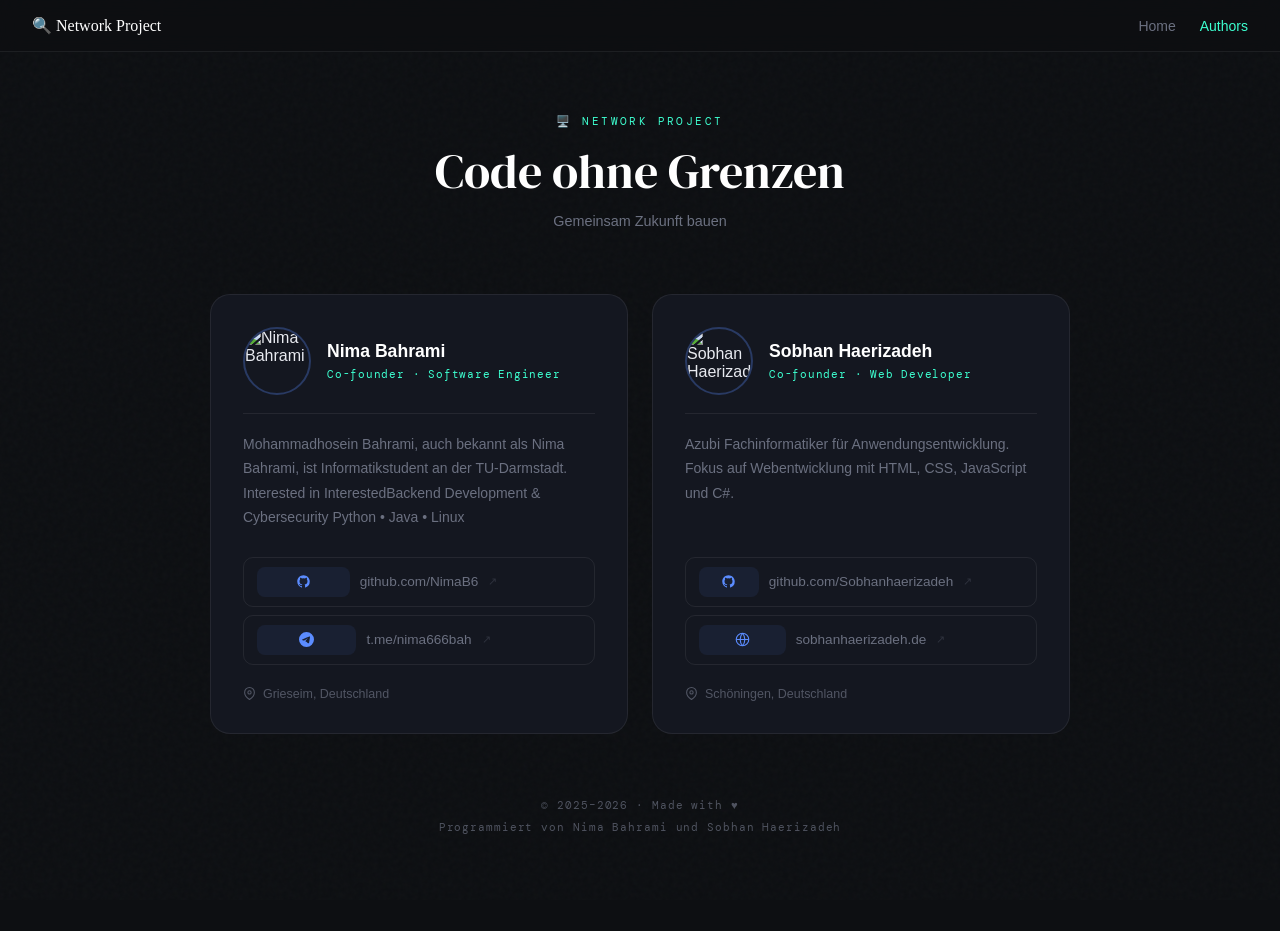
==== frontend/authors.html @ 499dd36a "Füge Autoren-Seite mit Profilen und CSS-Stilen hinzu" ====
<!DOCTYPE html>
<html lang="de">

<head>
    <meta charset="UTF-8" />
    <meta name="viewport" content="width=device-width, initial-scale=1.0" />
    <title>Authors – IP Lookup</title>
    <link rel="stylesheet" href="css/style.css" />
    <link rel="stylesheet" href="css/authors.css" />
</head>

<body>

    <nav>
        <span class="nav-logo"> <a href="index.html"> 🔍 Network Project </a> </span>
        <div class="nav-links">
            <a href="index.html">Home</a>
            <a href="authors.html" class="active">Authors</a>
        </div>
    </nav>

    <header class="header">
        <p class="eyebrow">🖥️ Network Project</p>
        <h1>Code ohne Grenzen</h1>
        <p>Gemeinsam Zukunft bauen</p>
    </header>

    <div class="authors-grid">

        <!-- Nima -->
        <div class="author-card">
            <div class="avatar-row">
                <img class="avatar" src="https://github.com/NimaB6.png" alt="Nima Bahrami" />
                <div>
                    <div class="name">Nima Bahrami</div>
                    <div class="role">Co-founder · Software Engineer</div>
                </div>
            </div>
            <hr />
            <p class="bio">
                Mohammadhosein Bahrami, auch bekannt als Nima Bahrami,
                ist Informatikstudent an der TU-Darmstadt.
                Interested in InterestedBackend Development & Cybersecurity Python • Java • Linux

            </p>
            <div class="links">
                <a class="link" href="https://github.com/NimaB6" target="_blank">
                    <span class="link-icon">
                        <svg viewBox="0 0 24 24" fill="currentColor">
                            <path
                                d="M12 2C6.477 2 2 6.484 2 12.017c0 4.425 2.865 8.18 6.839 9.504.5.092.682-.217.682-.483 0-.237-.008-.868-.013-1.703-2.782.605-3.369-1.343-3.369-1.343-.454-1.158-1.11-1.466-1.11-1.466-.908-.62.069-.608.069-.608 1.003.07 1.531 1.032 1.531 1.032.892 1.53 2.341 1.088 2.91.832.092-.647.35-1.088.636-1.338-2.22-.253-4.555-1.113-4.555-4.951 0-1.093.39-1.988 1.029-2.688-.103-.253-.446-1.272.098-2.65 0 0 .84-.27 2.75 1.026A9.564 9.564 0 0 1 12 6.844a9.59 9.59 0 0 1 2.504.337c1.909-1.296 2.747-1.027 2.747-1.027.546 1.379.202 2.398.1 2.651.64.7 1.028 1.595 1.028 2.688 0 3.848-2.339 4.695-4.566 4.943.359.309.678.92.678 1.855 0 1.338-.012 2.419-.012 2.747 0 .268.18.58.688.482A10.02 10.02 0 0 0 22 12.017C22 6.484 17.522 2 12 2z" />
                        </svg>
                    </span>
                    <span>github.com/NimaB6</span>
                    <span class="arrow">↗</span>
                </a>

                <a class="link" href="https://t.me/nima666bah" target="_blank">
                    <span class="link-icon">
                        <svg viewBox="0 0 24 24" fill="currentColor">
                            <path
                                d="M11.944 0A12 12 0 0 0 0 12a12 12 0 0 0 12 12 12 12 0 0 0 12-12A12 12 0 0 0 12 0a12 12 0 0 0-.056 0zm4.962 7.224c.1-.002.321.023.465.14a.506.506 0 0 1 .171.325c.016.093.036.306.02.472-.18 1.898-.962 6.502-1.36 8.627-.168.9-.499 1.201-.82 1.23-.696.065-1.225-.46-1.9-.902-1.056-.693-1.653-1.124-2.678-1.8-1.185-.78-.417-1.21.258-1.91.177-.184 3.247-2.977 3.307-3.23.007-.032.014-.15-.056-.212s-.174-.041-.249-.024c-.106.024-1.793 1.14-5.061 3.345-.48.33-.913.49-1.302.48-.428-.008-1.252-.241-1.865-.44-.752-.245-1.349-.374-1.297-.789.027-.216.325-.437.893-.663 3.498-1.524 5.83-2.529 6.998-3.014 3.332-1.386 4.025-1.627 4.476-1.635z" />
                        </svg>
                    </span>
                    <span>t.me/nima666bah</span>
                    <span class="arrow">↗</span>
                </a>
            </div>

            <div class="meta-item">
                <div class="meta-icon">
                    <svg width="14" height="14" viewBox="0 0 24 24" fill="none" stroke="currentColor" stroke-width="2"
                        stroke-linecap="round" stroke-linejoin="round">
                        <path d="M21 10c0 7-9 13-9 13S3 17 3 10a9 9 0 0118 0z" />
                        <circle cx="12" cy="10" r="3" />
                    </svg>
                </div>
                <span> Grieseim, Deutschland</span>
            </div>

        </div>

        <!-- Sobhan -->
        <div class="author-card">
            <div class="avatar-row">
                <img class="avatar" src="https://github.com/Sobhanhaerizadeh.png" alt="Sobhan Haerizadeh" />
                <div>
                    <div class="name">Sobhan Haerizadeh</div>
                    <div class="role">Co-founder · Web Developer</div>
                </div>
            </div>
            <hr />
            <p class="bio">
                Azubi Fachinformatiker für Anwendungsentwicklung.
                Fokus auf Webentwicklung mit HTML, CSS,
                JavaScript und C#.
            </p>
            <div class="links">

                <a class="link" href="https://github.com/Sobhanhaerizadeh" target="_blank">
                    <span class="link-icon">
                        <svg viewBox="0 0 24 24" fill="currentColor">
                            <path
                                d="M12 2C6.477 2 2 6.484 2 12.017c0 4.425 2.865 8.18 6.839 9.504.5.092.682-.217.682-.483 0-.237-.008-.868-.013-1.703-2.782.605-3.369-1.343-3.369-1.343-.454-1.158-1.11-1.466-1.11-1.466-.908-.62.069-.608.069-.608 1.003.07 1.531 1.032 1.531 1.032.892 1.53 2.341 1.088 2.91.832.092-.647.35-1.088.636-1.338-2.22-.253-4.555-1.113-4.555-4.951 0-1.093.39-1.988 1.029-2.688-.103-.253-.446-1.272.098-2.65 0 0 .84-.27 2.75 1.026A9.564 9.564 0 0 1 12 6.844a9.59 9.59 0 0 1 2.504.337c1.909-1.296 2.747-1.027 2.747-1.027.546 1.379.202 2.398.1 2.651.64.7 1.028 1.595 1.028 2.688 0 3.848-2.339 4.695-4.566 4.943.359.309.678.92.678 1.855 0 1.338-.012 2.419-.012 2.747 0 .268.18.58.688.482A10.02 10.02 0 0 0 22 12.017C22 6.484 17.522 2 12 2z" />
                        </svg>
                    </span>
                    <span>github.com/Sobhanhaerizadeh</span>
                    <span class="arrow">↗</span>
                </a>
                <a class="link" href="https://sobhanhaerizadeh.de/" target="_blank">
                    <span class="link-icon">
                        <svg viewBox="0 0 24 24" fill="none" stroke="currentColor" stroke-width="1.8">
                            <circle cx="12" cy="12" r="10" />
                            <path d="M2 12h20M12 2a15.3 15.3 0 0 1 0 20M12 2a15.3 15.3 0 0 0 0 20" />
                        </svg>
                    </span>
                    <span>sobhanhaerizadeh.de</span>
                    <span class="arrow">↗</span>
                </a>
            </div>
            <div class="meta-item">
                <div class="meta-icon">
                    <svg width="14" height="14" viewBox="0 0 24 24" fill="none" stroke="currentColor" stroke-width="2"
                        stroke-linecap="round" stroke-linejoin="round">
                        <path d="M21 10c0 7-9 13-9 13S3 17 3 10a9 9 0 0118 0z" />
                        <circle cx="12" cy="10" r="3" />
                    </svg>
                </div>
                <span> Schöningen, Deutschland</span>
            </div>

        </div>

    </div>

    <footer class="footer">
        © 2025–2026 · Made with ♥ <br />
        Programmiert von Nima Bahrami und Sobhan Haerizadeh
    </footer>

</body>

</html>
---- frontend/css/style.css ----
@import url('https://fonts.googleapis.com/css2?family=DM+Serif+Display&family=DM+Mono:wght@400;500&family=DM+Sans:wght@300;400;500&display=swap');

@font-face {
  font-family: 'Comic Sans Ms';
  src:
       url('../fonts/ComicSansMS.woff') format('woff');
}
*, *::before, *::after {
  box-sizing: border-box;
  margin: 0;
  padding: 0;
}

:root {
  --bg:       #0d0f12;
  --surface:  #141720;
  --border:   rgba(255, 255, 255, 0.07);
  --accent:   #5b8cff;
  --accent2:  #3dffd0;
  --text:     #e8eaf0;
  --muted:    #6b7080;
  --danger:   #ff6b6b;
}

body {
  padding-top: 64px;
  font-family: 'Comic Sans Ms', -apple-system, BlinkMacSystemFont, sans-serif;
  background: var(--bg);
  color: var(--text);
  display: flex;
  justify-content: center;
  align-items: center;
  min-height: 100vh;
}

body::before {
  content: '';
  position: fixed;
  inset: 0;
  background-image: url("data:image/svg+xml,%3Csvg viewBox='0 0 200 200' xmlns='http://www.w3.org/2000/svg'%3E%3Cfilter id='n'%3E%3CfeTurbulence type='fractalNoise' baseFrequency='0.9' numOctaves='4' stitchTiles='stitch'/%3E%3C/filter%3E%3Crect width='100%25' height='100%25' filter='url(%23n)' opacity='1'/%3E%3C/svg%3E");
  opacity: 0.025;
  pointer-events: none;
  z-index: 0;
}

.card {
  position: relative;
  z-index: 1;
  background: var(--surface);
  border: 1px solid var(--border);
  border-radius: 20px;
  padding: 40px;
  width: 100%;
  max-width: 480px;
  transition: border-color 0.25s, transform 0.25s;
  animation: rise 0.5s ease both;
}

.card:hover {
  border-color: rgba(91, 140, 255, 0.35);
  transform: translateY(-3px);
}

@keyframes rise {
  from { opacity: 0; transform: translateY(16px); }
  to   { opacity: 1; transform: translateY(0);    }
}

h1 {
  font-family: 'Comic Sans Ms', serif;
  font-size: 1.6rem;
  font-weight: 400;
  color: #fff;
  margin-bottom: 6px;
}

.subtitle {
  font-family: 'Comic Sans Ms', monospace;
  font-size: 0.82rem;
  letter-spacing: 0.12em;
  color: var(--accent2);
  text-transform: uppercase;
  margin-bottom: 28px;
}

.input-row {
  display: flex;
  gap: 8px;
}

input {
  flex: 1;
  background: rgba(255, 255, 255, 0.04);
  border: 1px solid var(--border);
  border-radius: 10px;
  padding: 10px 14px;
  font-size: 0.95rem;
  color: var(--text);
  outline: none;
  transition: border-color 0.2s, background 0.2s;
}

input::placeholder { 
  color: var(--muted);
  font-weight: bold;
 }

input:focus {
  border-color: var(--accent);
  background: rgba(91, 140, 255, 0.06);
}

button {
  background: var(--accent);
  color: #fff;
  border: none;
  border-radius: 10px;
  padding: 10px 20px;
  font-size: 0.95rem;
  font-weight: 500;
  cursor: pointer;
  transition: background 0.2s, transform 0.1s;
}

button:hover  { background: #4a7af0; }
button:active { background: #3a6ae0; transform: scale(0.98); }

.result, .error {
  margin-top: 20px;
  border-radius: 10px;
  padding: 16px;
  font-size: 0.95rem;
}

.result {
  background: rgba(61, 255, 208, 0.06);
  border: 1px solid rgba(61, 255, 208, 0.2);
  color: var(--accent2);
}

.result .label {
  font-family: 'DM Mono', monospace;
  font-size: 0.7rem;
  text-transform: uppercase;
  letter-spacing: 0.12em;
  opacity: 0.7;
  margin-bottom: 6px;
}

.result .ip {
  font-size: 1.5rem;
  font-weight: 700;
  color: #fff;
}

.result .host {
  font-size: 0.85rem;
  margin-top: 4px;
  opacity: 0.6;
}

.error {
  background: rgba(255, 100, 100, 0.07);
  border: 1px solid rgba(255, 100, 100, 0.2);
  color: #ff8080;
}

.hidden { display: none; }


nav{
  position: fixed;
  top: 0;
  left: 0;
  right: 0;
  z-index: 10;
  display: flex;
  align-items: center;
  justify-content: space-between;
  padding: 16px 32px;
  background: rgba(13, 15, 18, 0.85);
  backdrop-filter: blur(10px);
  border-bottom: 1px solid var(--border)
}

.nav-logo{
    font-family: 'Comic Sans Ms', serif;
  font-size: 1rem;
  color: #fff;
}

.nav-logo a{
  text-decoration: none;
  color: inherit;
}

.nav-links{
    display: flex;
    gap: 24px;
}

.nav-links a{
  font-size: 0.875rem;
  color: var(--muted);
  text-decoration: none;
  transition: color 0.2s;
}

.nav-links a:hover{
  color: var(--accent2);
}
---- frontend/css/authors.css ----
body {
  flex-direction: column;
  align-items: center;
  padding: 100px 20px 60px;
  gap: 0;
}

.header {
  text-align: center;
  margin-bottom: 60px;
  max-width: 500px;
}

.header .eyebrow {
  font-family: 'DM Mono', monospace;
  font-size: 11px;
  letter-spacing: 0.22em;
  color: var(--accent2);
  text-transform: uppercase;
  margin-bottom: 14px;
}

.header h1 {
  font-family: 'DM Serif Display', serif;
  font-size: clamp(1.8rem, 5vw, 3rem);
  font-weight: 400;
  color: #fff;
  line-height: 1.1;
}

.header p {
  margin-top: 12px;
  font-size: 0.9rem;
  color: var(--muted);
  line-height: 1.7;
}

.authors-grid {
  display: grid;
  grid-template-columns: repeat(auto-fit, minmax(320px, 1fr));
  gap: 24px;
  width: 100%;
  max-width: 860px;
}

.author-card {
  background: var(--surface);
  border: 1px solid var(--border);
  border-radius: 20px;
  padding: 32px;
  display: flex;
  flex-direction: column;
  gap: 18px;
  min-height: 440px;
  transition: border-color 0.25s, transform 0.25s;
  animation: rise 0.5s ease both;
}

.author-card:nth-child(2) { animation-delay: 0.1s; }

.author-card:hover {
  border-color: rgba(91, 140, 255, 0.45);
  transform: translateY(-4px);
}

.avatar-row {
  display: flex;
  align-items: center;
  gap: 16px;
}

.avatar {
  width: 68px;
  height: 68px;
  border-radius: 50%;
  border: 2px solid rgba(91, 140, 255, 0.3);
  object-fit: cover;
  flex-shrink: 0;
}

.name {
  font-size: 1.1rem;
  font-weight: 600;
  color: #fff;
}

.role {
  font-family: 'DM Mono', monospace;
  font-size: 0.7rem;
  color: var(--accent2);
  margin-top: 5px;
  letter-spacing: 0.07em;
}


hr {
  border: none;
  border-top: 1px solid var(--border);
  margin: 0;
}


.bio {
  font-size: 0.875rem;
  color: var(--muted);
  line-height: 1.75;
  flex: 1;
}


.links {
  display: flex;
  flex-direction: column;
  gap: 8px;
}

.link {
  display: flex;
  align-items: center;
  gap: 10px;
  padding: 9px 13px;
  border-radius: 10px;
  border: 1px solid var(--border);
  text-decoration: none;
  color: var(--muted);
  font-size: 0.85rem;
  transition: all 0.2s;
}

.link:hover {
  color: var(--text);
  background: rgba(91, 140, 255, 0.06);
  border-color: rgba(91, 140, 255, 0.4);
}

.link-icon {
  width: 30px;
  height: 30px;
  border-radius: 8px;
  background: rgba(91, 140, 255, 0.08);
  display: flex;
  align-items: center;
  justify-content: center;
  flex-shrink: 0;
  color: var(--accent);
  transition: background 0.2s;
}

.link:hover .link-icon {
  background: rgba(91, 140, 255, 0.15);
}

.link-icon svg {
  width: 15px;
  height: 15px;
}

.link span { flex: 1; }

.link .arrow {
  opacity: 0.3;
  font-size: 11px;
  transition: opacity 0.2s, transform 0.2s;
}

.link:hover .arrow {
  opacity: 0.7;
  transform: translate(2px, -2px);
}


.meta-item {
  display: flex;
  align-items: center;
  gap: 7px;
  font-size: 0.78rem;
  color: var(--muted);
  opacity: 0.7;
  margin-top: auto;
  padding-top: 4px;
}

.meta-icon {
  display: flex;
  align-items: center;
  justify-content: center;
  flex-shrink: 0;
  color: var(--muted);
}

.meta-icon svg {
  width: 13px;
  height: 13px;
}


.footer {
  margin-top: 60px;
  padding-bottom: 32px;
  text-align: center;
  font-family: 'DM Mono', monospace;
  font-size: 0.7rem;
  color: var(--muted);
  letter-spacing: 0.08em;
  line-height: 2;
  opacity: 0.7;
}


.nav-links a.active { color: var(--accent2); }


@media (max-width: 600px) {
  .authors-grid {
    grid-template-columns: 1fr;
  }

  .author-card {
    min-height: unset;
    padding: 24px;
  }

  .header h1 {
    font-size: 1.6rem;
  }
}
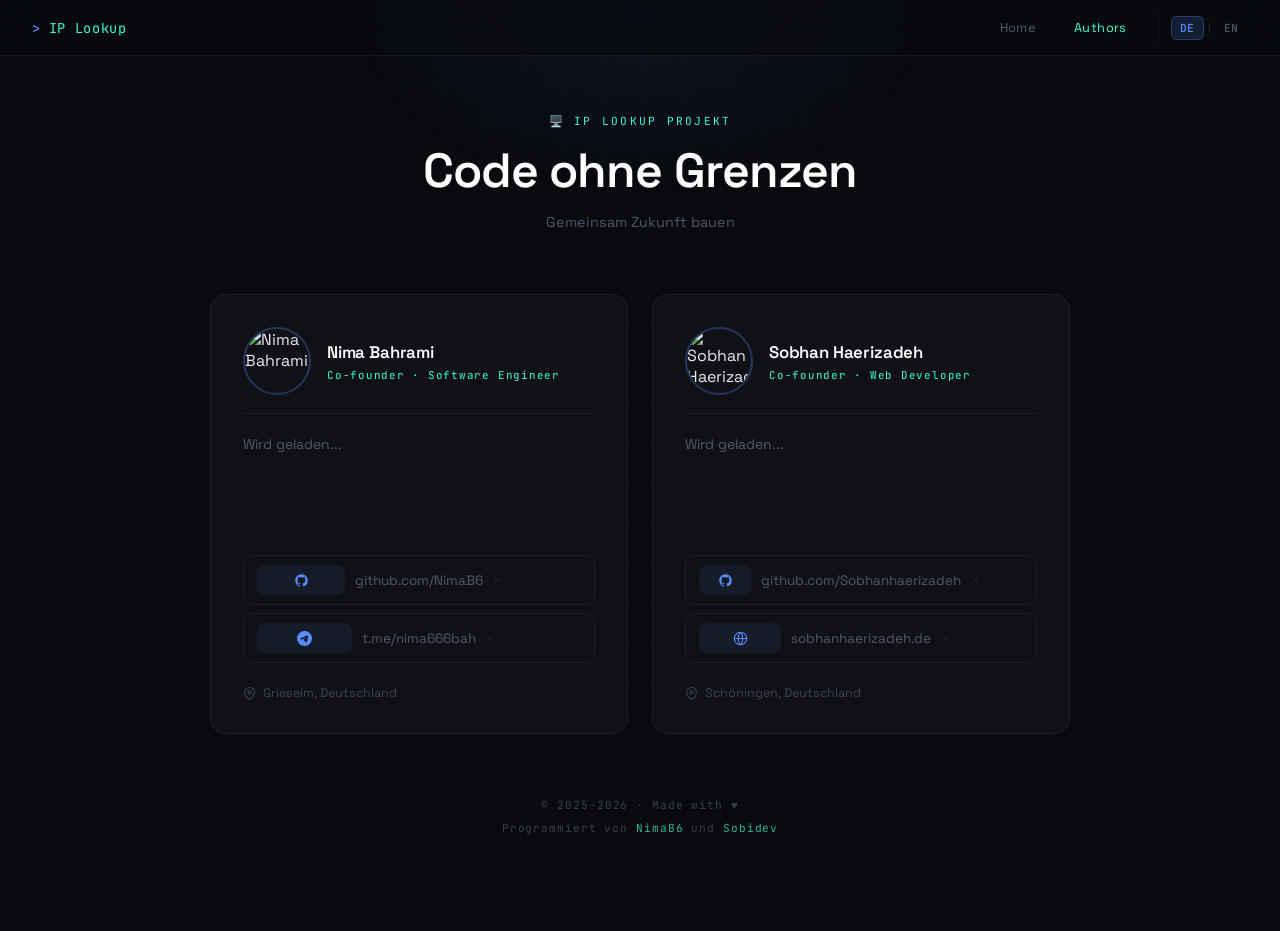
==== commit 20bd16e4: "Verbessere die Autoren-Seite mit mehrsprachiger Unterstützung und verbessere das Layout" ====
--- a/frontend/authors.html
+++ b/frontend/authors.html
@@ -1,3 +1,10 @@
+<!-- 
+  authors.html
+  Authors-Seite des IP Lookup Projekts
+  Autoren: Nima Bahrami & Sobhan Haerizadeh
+  © 2025-2026
+-->
+
 <!DOCTYPE html>
 <html lang="de">
 
@@ -5,24 +12,31 @@
     <meta charset="UTF-8" />
     <meta name="viewport" content="width=device-width, initial-scale=1.0" />
     <title>Authors – IP Lookup</title>
+    <link rel="preconnect" href="https://fonts.googleapis.com">
+    <link href="https://fonts.googleapis.com/css2?family=Space+Grotesk:wght@300;400;500;600&family=JetBrains+Mono:wght@400;500&display=swap" rel="stylesheet">
     <link rel="stylesheet" href="css/style.css" />
     <link rel="stylesheet" href="css/authors.css" />
 </head>
 
 <body>
-
+    <!-- Nav -->
     <nav>
-        <span class="nav-logo"> <a href="index.html"> 🔍 Network Project </a> </span>
+        <span class="nav-logo"><a href="index.html">IP Lookup</a></span>
         <div class="nav-links">
-            <a href="index.html">Home</a>
-            <a href="authors.html" class="active">Authors</a>
+            <a href="index.html" data-i18n="nav.home">Home</a>
+            <a href="authors.html" class="active" data-i18n="nav.authors">Authors</a>
+            <div class="lang-switcher">
+                <button class="lang-btn" data-lang="de">DE</button>
+                <span class="lang-sep">|</span>
+                <button class="lang-btn" data-lang="en">EN</button>
+            </div>
         </div>
     </nav>
 
     <header class="header">
-        <p class="eyebrow">🖥️ Network Project</p>
-        <h1>Code ohne Grenzen</h1>
-        <p>Gemeinsam Zukunft bauen</p>
+        <p class="eyebrow" data-i18n="authors.eyebrow">🖥️ IP Lookup Projekt</p>
+        <h1 data-i18n="authors.headline">Code ohne Grenzen</h1>
+        <p data-i18n="authors.tagline">Gemeinsam Zukunft bauen</p>
     </header>
 
     <div class="authors-grid">
@@ -33,15 +47,12 @@
                 <img class="avatar" src="https://github.com/NimaB6.png" alt="Nima Bahrami" />
                 <div>
                     <div class="name">Nima Bahrami</div>
-                    <div class="role">Co-founder · Software Engineer</div>
+                    <div class="role" data-i18n="author.nima.role">Co-founder · Software Engineer</div>
                 </div>
             </div>
             <hr />
-            <p class="bio">
-                Mohammadhosein Bahrami, auch bekannt als Nima Bahrami,
-                ist Informatikstudent an der TU-Darmstadt.
-                Interested in InterestedBackend Development & Cybersecurity Python • Java • Linux
-
+            <p class="bio" data-i18n="author.bio.loading">
+                Wird geladen...
             </p>
             <div class="links">
                 <a class="link" href="https://github.com/NimaB6" target="_blank">
@@ -75,7 +86,7 @@
                         <circle cx="12" cy="10" r="3" />
                     </svg>
                 </div>
-                <span> Grieseim, Deutschland</span>
+                <span data-i18n="location.nima">Grieseim, Deutschland</span>
             </div>
 
         </div>
@@ -86,14 +97,12 @@
                 <img class="avatar" src="https://github.com/Sobhanhaerizadeh.png" alt="Sobhan Haerizadeh" />
                 <div>
                     <div class="name">Sobhan Haerizadeh</div>
-                    <div class="role">Co-founder · Web Developer</div>
+                    <div class="role" data-i18n="author.sobhan.role">Co-founder · Web Developer</div>
                 </div>
             </div>
             <hr />
-            <p class="bio">
-                Azubi Fachinformatiker für Anwendungsentwicklung.
-                Fokus auf Webentwicklung mit HTML, CSS,
-                JavaScript und C#.
+            <p class="bio" data-i18n="author.bio.loading">
+                Wird geladen...
             </p>
             <div class="links">
 
@@ -126,17 +135,40 @@
                         <circle cx="12" cy="10" r="3" />
                     </svg>
                 </div>
-                <span> Schöningen, Deutschland</span>
+                <span data-i18n="location.sobhan">Schöningen, Deutschland</span>
             </div>
 
         </div>
 
     </div>
-
+    
+    <!-- Footer -->
     <footer class="footer">
         © 2025–2026 · Made with ♥ <br />
-        Programmiert von Nima Bahrami und Sobhan Haerizadeh
+        <span data-i18n="footer.made-by">Programmiert von</span>
+        <a href="https://github.com/NimaB6" target="_blank" class="footer-link">NimaB6</a> 
+        <span data-i18n="footer.and">und</span>
+        <a href="https://sobhanhaerizadeh.de/" target="_blank" class="footer-link">Sobidev</a>
     </footer>
+
+    <script src="js/i18n.js"></script>
+    <script>
+        async function fetchGithubBio(username, bioElement) {
+            try {
+                const response = await fetch(`https://api.github.com/users/${username}`);
+                const data = await response.json();
+                if (data.bio) {
+                    bioElement.textContent = data.bio;
+                    bioElement.removeAttribute('data-i18n');
+                }
+            } catch (error) {
+                console.error("GitHub API Fehler:", error);
+            }
+        }
+
+        fetchGithubBio("NimaB6", document.querySelectorAll(".bio")[0]);
+        fetchGithubBio("Sobhanhaerizadeh", document.querySelectorAll(".bio")[1]);
+    </script>
 
 </body>
 
--- a/frontend/css/style.css
+++ b/frontend/css/style.css
@@ -1,86 +1,200 @@
-@import url('https://fonts.googleapis.com/css2?family=DM+Serif+Display&family=DM+Mono:wght@400;500&family=DM+Sans:wght@300;400;500&display=swap');
-
-@font-face {
-  font-family: 'Comic Sans Ms';
-  src:
-       url('../fonts/ComicSansMS.woff') format('woff');
-}
-*, *::before, *::after {
+*,
+*::before,
+*::after {
   box-sizing: border-box;
   margin: 0;
   padding: 0;
 }
 
 :root {
-  --bg:       #0d0f12;
-  --surface:  #141720;
-  --border:   rgba(255, 255, 255, 0.07);
-  --accent:   #5b8cff;
-  --accent2:  #3dffd0;
-  --text:     #e8eaf0;
-  --muted:    #6b7080;
-  --danger:   #ff6b6b;
+  --bg: #080a0e;
+  --surface: #0f1117;
+  --surface2: #161b24;
+  --border: rgba(255, 255, 255, 0.06);
+  --border-hover: rgba(91, 140, 255, 0.3);
+  --accent: #5b8cff;
+  --accent2: #3dffd0;
+  --accent-glow: rgba(91, 140, 255, 0.15);
+  --text: #e8eaf0;
+  --muted: #52576a;
+  --danger: #ff6b6b;
+  --danger-bg: rgba(255, 107, 107, 0.08);
+  --success: #3dffd0;
+  --success-bg: rgba(61, 255, 208, 0.06);
+  --mono: 'JetBrains Mono', monospace;
 }
 
 body {
-  padding-top: 64px;
-  font-family: 'Comic Sans Ms', -apple-system, BlinkMacSystemFont, sans-serif;
+  font-family: 'Space Grotesk', sans-serif;
   background: var(--bg);
   color: var(--text);
-  display: flex;
+  min-height: 100vh;
+  display: flex;
+  flex-direction: column;
+  align-items: center;
   justify-content: center;
-  align-items: center;
-  min-height: 100vh;
+  padding: 80px 16px 32px;
+  position: relative;
+  overflow-x: hidden;
 }
 
 body::before {
   content: '';
   position: fixed;
   inset: 0;
-  background-image: url("data:image/svg+xml,%3Csvg viewBox='0 0 200 200' xmlns='http://www.w3.org/2000/svg'%3E%3Cfilter id='n'%3E%3CfeTurbulence type='fractalNoise' baseFrequency='0.9' numOctaves='4' stitchTiles='stitch'/%3E%3C/filter%3E%3Crect width='100%25' height='100%25' filter='url(%23n)' opacity='1'/%3E%3C/svg%3E");
-  opacity: 0.025;
+  background-image:
+    linear-gradient(rgba(91, 140, 255, 0.03) 1px, transparent 1px),
+    linear-gradient(90deg, rgba(91, 140, 255, 0.03) 1px, transparent 1px);
+  background-size: 40px 40px;
   pointer-events: none;
   z-index: 0;
+}
+
+body::after {
+  content: '';
+  position: fixed;
+  top: -200px;
+  left: 50%;
+  transform: translateX(-50%);
+  width: 600px;
+  height: 400px;
+  background: radial-gradient(ellipse, rgba(91, 140, 255, 0.08) 0%, transparent 70%);
+  pointer-events: none;
+  z-index: 0;
+}
+
+nav {
+  position: fixed;
+  top: 0;
+  left: 0;
+  right: 0;
+  z-index: 100;
+  display: flex;
+  align-items: center;
+  justify-content: space-between;
+  padding: 0 32px;
+  height: 56px;
+  background: rgba(8, 10, 14, 0.8);
+  backdrop-filter: blur(16px);
+  border-bottom: 1px solid var(--border);
+}
+
+.nav-logo {
+  flex-shrink: 0;
+}
+
+.nav-logo a {
+  text-decoration: none;
+  font-family: var(--mono);
+  font-size: 0.85rem;
+  color: var(--accent2);
+  letter-spacing: 0.05em;
+  display: flex;
+  align-items: center;
+  gap: 8px;
+}
+
+.nav-logo a::before {
+  content: '>';
+  color: var(--accent);
+  font-weight: 500;
+}
+
+.nav-links {
+  display: flex;
+  gap: 8px;
+}
+
+.nav-links a {
+  font-size: 0.8rem;
+  color: var(--muted);
+  text-decoration: none;
+  padding: 6px 14px;
+  border-radius: 6px;
+  border: 1px solid transparent;
+  transition: all 0.2s;
+  letter-spacing: 0.03em;
+}
+
+.nav-links a:hover {
+  color: var(--text);
+  border-color: var(--border);
+  background: var(--surface2);
+}
+
+.nav-links a.active {
+  color: var(--accent2);
 }
 
 .card {
   position: relative;
   z-index: 1;
+  width: 100%;
+  max-width: 520px;
+  animation: rise 0.6s cubic-bezier(0.16, 1, 0.3, 1) both;
+}
+
+@keyframes rise {
+  from {
+    opacity: 0;
+    transform: translateY(24px);
+  }
+
+  to {
+    opacity: 1;
+    transform: translateY(0);
+  }
+}
+
+.card-label {
+  font-family: var(--mono);
+  font-size: 0.7rem;
+  color: var(--accent);
+  letter-spacing: 0.15em;
+  text-transform: uppercase;
+  margin-bottom: 16px;
+  display: flex;
+  align-items: center;
+  gap: 8px;
+}
+
+.card-label::after {
+  content: '';
+  flex: 1;
+  height: 1px;
+  background: linear-gradient(90deg, var(--border), transparent);
+}
+
+.panel {
   background: var(--surface);
   border: 1px solid var(--border);
-  border-radius: 20px;
-  padding: 40px;
-  width: 100%;
-  max-width: 480px;
-  transition: border-color 0.25s, transform 0.25s;
-  animation: rise 0.5s ease both;
-}
-
-.card:hover {
-  border-color: rgba(91, 140, 255, 0.35);
-  transform: translateY(-3px);
-}
-
-@keyframes rise {
-  from { opacity: 0; transform: translateY(16px); }
-  to   { opacity: 1; transform: translateY(0);    }
+  border-radius: 16px;
+  padding: 32px;
+  transition: border-color 0.3s;
+}
+
+.panel:focus-within {
+  border-color: rgba(91, 140, 255, 0.2);
 }
 
 h1 {
-  font-family: 'Comic Sans Ms', serif;
-  font-size: 1.6rem;
-  font-weight: 400;
+  font-size: 1.75rem;
+  font-weight: 600;
   color: #fff;
   margin-bottom: 6px;
+  letter-spacing: -0.02em;
+  line-height: 1.2;
+}
+
+h1 span {
+  color: var(--accent);
 }
 
 .subtitle {
-  font-family: 'Comic Sans Ms', monospace;
   font-size: 0.82rem;
-  letter-spacing: 0.12em;
-  color: var(--accent2);
-  text-transform: uppercase;
+  color: var(--muted);
   margin-bottom: 28px;
+  letter-spacing: 0.02em;
 }
 
 .input-row {
@@ -88,26 +202,43 @@
   gap: 8px;
 }
 
+.input-wrap {
+  flex: 1;
+  position: relative;
+}
+
+.input-prefix {
+  position: absolute;
+  left: 14px;
+  top: 50%;
+  transform: translateY(-50%);
+  font-family: var(--mono);
+  font-size: 0.8rem;
+  color: var(--muted);
+  pointer-events: none;
+  user-select: none;
+}
+
 input {
-  flex: 1;
-  background: rgba(255, 255, 255, 0.04);
+  width: 100%;
+  background: var(--surface2);
   border: 1px solid var(--border);
   border-radius: 10px;
-  padding: 10px 14px;
-  font-size: 0.95rem;
+  padding: 12px 14px 12px 44px;
+  font-size: 0.9rem;
+  font-family: var(--mono);
   color: var(--text);
   outline: none;
   transition: border-color 0.2s, background 0.2s;
 }
 
-input::placeholder { 
-  color: var(--muted);
-  font-weight: bold;
- }
+input::placeholder {
+  color: var(--muted);
+}
 
 input:focus {
-  border-color: var(--accent);
-  background: rgba(91, 140, 255, 0.06);
+  border-color: rgba(91, 140, 255, 0.4);
+  background: rgba(91, 140, 255, 0.04);
 }
 
 button {
@@ -115,97 +246,184 @@
   color: #fff;
   border: none;
   border-radius: 10px;
-  padding: 10px 20px;
-  font-size: 0.95rem;
+  padding: 12px 22px;
+  font-size: 0.88rem;
+  font-weight: 600;
+  font-family: 'Space Grotesk', sans-serif;
+  letter-spacing: 0.03em;
+  cursor: pointer;
+  transition: background 0.2s, transform 0.15s, opacity 0.2s;
+  white-space: nowrap;
+}
+
+button:hover {
+  background: #4a7af0;
+}
+
+button:active {
+  transform: scale(0.97);
+}
+
+button:disabled {
+  opacity: 0.4;
+  cursor: not-allowed;
+}
+
+.result {
+  margin-top: 16px;
+  border-radius: 12px;
+  padding: 20px;
+  background: var(--success-bg);
+  border: 1px solid rgba(61, 255, 208, 0.15);
+}
+
+.result-label {
+  font-family: var(--mono);
+  font-size: 0.65rem;
+  text-transform: uppercase;
+  letter-spacing: 0.15em;
+  color: var(--accent2);
+  opacity: 0.6;
+  margin-bottom: 6px;
+}
+
+.result-ip {
+  font-family: var(--mono);
+  font-size: 1.5rem;
   font-weight: 500;
+  color: #fff;
+  letter-spacing: 0.04em;
+}
+
+.error {
+  margin-top: 16px;
+  border-radius: 12px;
+  padding: 16px 20px;
+  background: var(--danger-bg);
+  border: 1px solid rgba(255, 107, 107, 0.15);
+  font-size: 0.88rem;
+  color: #ff9090;
+  display: flex;
+  align-items: flex-start;
+  gap: 10px;
+}
+
+.error::before {
+  content: '!';
+  font-family: var(--mono);
+  font-weight: 600;
+  font-size: 0.75rem;
+  background: rgba(255, 107, 107, 0.2);
+  color: var(--danger);
+  border-radius: 50%;
+  width: 20px;
+  height: 20px;
+  display: flex;
+  align-items: center;
+  justify-content: center;
+  flex-shrink: 0;
+  margin-top: 1px;
+}
+
+.hidden {
+  display: none;
+}
+
+@media (max-width: 600px) {
+  nav {
+    padding: 0 10px;
+  }
+
+  .nav-links {
+    gap: 4px;
+  }
+
+  .panel {
+    padding: 24px 20px;
+  }
+
+  h1 {
+    font-size: 1.6rem;
+  }
+
+  .input-row {
+    flex-direction: column;
+  }
+
+  button {
+    width: 100%;
+    padding: 12px;
+  }
+}
+
+
+.footer {
+  margin-top: 60px;
+  padding-bottom: 32px;
+  text-align: center;
+  font-family: var(--mono);
+  font-size: 0.7rem;
+  color: var(--muted);
+  letter-spacing: 0.08em;
+  line-height: 2;
+  opacity: 0.7;
+}
+
+.footer-link {
+  color: var(--accent2);
+  text-decoration: none;
+  transition: opacity 0.2s;
+}
+
+.footer-link:hover {
+  opacity: 0.7;
+}
+
+.lang-switcher {
+  display: flex;
+  align-items: center;
+  gap: 2px;
+  margin-left: 8px;
+  padding-left: 12px;
+  border-left: 1px solid var(--border);
+}
+
+nav .lang-btn {
+  background: transparent;
+  border: 1px solid transparent;
+  border-radius: 6px;
+  padding: 4px 8px;
+  font-size: 0.7rem;
+  font-family: var(--mono);
+  color: var(--muted);
   cursor: pointer;
-  transition: background 0.2s, transform 0.1s;
-}
-
-button:hover  { background: #4a7af0; }
-button:active { background: #3a6ae0; transform: scale(0.98); }
-
-.result, .error {
-  margin-top: 20px;
-  border-radius: 10px;
-  padding: 16px;
-  font-size: 0.95rem;
-}
-
-.result {
-  background: rgba(61, 255, 208, 0.06);
-  border: 1px solid rgba(61, 255, 208, 0.2);
-  color: var(--accent2);
-}
-
-.result .label {
-  font-family: 'DM Mono', monospace;
+  letter-spacing: 0.05em;
+  font-weight: 500;
+  transition: all 0.2s;
+  white-space: nowrap;
+}
+
+nav .lang-btn:hover {
+  color: var(--text);
+  border-color: var(--border);
+  background: var(--surface2);
+  transform: none;
+}
+
+nav .lang-btn:active {
+  transform: none;
+}
+
+nav .lang-btn.active {
+  color: var(--accent);
+  border-color: rgba(91, 140, 255, 0.3);
+  background: var(--accent-glow);
+}
+
+.lang-sep {
+  color: var(--muted);
+  font-family: var(--mono);
   font-size: 0.7rem;
-  text-transform: uppercase;
-  letter-spacing: 0.12em;
-  opacity: 0.7;
-  margin-bottom: 6px;
-}
-
-.result .ip {
-  font-size: 1.5rem;
-  font-weight: 700;
-  color: #fff;
-}
-
-.result .host {
-  font-size: 0.85rem;
-  margin-top: 4px;
-  opacity: 0.6;
-}
-
-.error {
-  background: rgba(255, 100, 100, 0.07);
-  border: 1px solid rgba(255, 100, 100, 0.2);
-  color: #ff8080;
-}
-
-.hidden { display: none; }
-
-
-nav{
-  position: fixed;
-  top: 0;
-  left: 0;
-  right: 0;
-  z-index: 10;
-  display: flex;
-  align-items: center;
-  justify-content: space-between;
-  padding: 16px 32px;
-  background: rgba(13, 15, 18, 0.85);
-  backdrop-filter: blur(10px);
-  border-bottom: 1px solid var(--border)
-}
-
-.nav-logo{
-    font-family: 'Comic Sans Ms', serif;
-  font-size: 1rem;
-  color: #fff;
-}
-
-.nav-logo a{
-  text-decoration: none;
-  color: inherit;
-}
-
-.nav-links{
-    display: flex;
-    gap: 24px;
-}
-
-.nav-links a{
-  font-size: 0.875rem;
-  color: var(--muted);
-  text-decoration: none;
-  transition: color 0.2s;
-}
-
-.nav-links a:hover{
-  color: var(--accent2);
+  opacity: 0.4;
+  user-select: none;
 }
--- a/frontend/css/authors.css
+++ b/frontend/css/authors.css
@@ -1,4 +1,5 @@
 body {
+  justify-content: flex-start;
   flex-direction: column;
   align-items: center;
   padding: 100px 20px 60px;
@@ -12,20 +13,24 @@
 }
 
 .header .eyebrow {
-  font-family: 'DM Mono', monospace;
-  font-size: 11px;
-  letter-spacing: 0.22em;
+  font-family: var(--mono);
+  font-size: 0.7rem;
+  letter-spacing: 0.2em;
   color: var(--accent2);
   text-transform: uppercase;
   margin-bottom: 14px;
 }
 
 .header h1 {
-  font-family: 'DM Serif Display', serif;
   font-size: clamp(1.8rem, 5vw, 3rem);
-  font-weight: 400;
+  font-weight: 600;
   color: #fff;
+  letter-spacing: -0.02em;
   line-height: 1.1;
+}
+
+.header h1 span {
+  color: var(--accent);
 }
 
 .header p {
@@ -46,20 +51,20 @@
 .author-card {
   background: var(--surface);
   border: 1px solid var(--border);
-  border-radius: 20px;
+  border-radius: 16px;
   padding: 32px;
   display: flex;
   flex-direction: column;
   gap: 18px;
   min-height: 440px;
   transition: border-color 0.25s, transform 0.25s;
-  animation: rise 0.5s ease both;
+  animation: rise 0.6s cubic-bezier(0.16,1,0.3,1) both;
 }
 
 .author-card:nth-child(2) { animation-delay: 0.1s; }
 
 .author-card:hover {
-  border-color: rgba(91, 140, 255, 0.45);
+  border-color: rgba(91,140,255,0.35);
   transform: translateY(-4px);
 }
 
@@ -73,25 +78,25 @@
   width: 68px;
   height: 68px;
   border-radius: 50%;
-  border: 2px solid rgba(91, 140, 255, 0.3);
+  border: 2px solid rgba(91,140,255,0.3);
   object-fit: cover;
   flex-shrink: 0;
 }
 
 .name {
-  font-size: 1.1rem;
+  font-size: 1.05rem;
   font-weight: 600;
   color: #fff;
+  letter-spacing: -0.01em;
 }
 
 .role {
-  font-family: 'DM Mono', monospace;
-  font-size: 0.7rem;
+  font-family: var(--mono);
+  font-size: 0.68rem;
   color: var(--accent2);
   margin-top: 5px;
   letter-spacing: 0.07em;
 }
-
 
 hr {
   border: none;
@@ -99,14 +104,12 @@
   margin: 0;
 }
 
-
 .bio {
   font-size: 0.875rem;
   color: var(--muted);
   line-height: 1.75;
   flex: 1;
 }
-
 
 .links {
   display: flex;
@@ -129,15 +132,15 @@
 
 .link:hover {
   color: var(--text);
-  background: rgba(91, 140, 255, 0.06);
-  border-color: rgba(91, 140, 255, 0.4);
+  background: rgba(91,140,255,0.06);
+  border-color: rgba(91,140,255,0.4);
 }
 
 .link-icon {
   width: 30px;
   height: 30px;
   border-radius: 8px;
-  background: rgba(91, 140, 255, 0.08);
+  background: rgba(91,140,255,0.08);
   display: flex;
   align-items: center;
   justify-content: center;
@@ -147,7 +150,7 @@
 }
 
 .link:hover .link-icon {
-  background: rgba(91, 140, 255, 0.15);
+  background: rgba(91,140,255,0.15);
 }
 
 .link-icon svg {
@@ -168,7 +171,6 @@
   transform: translate(2px, -2px);
 }
 
-
 .meta-item {
   display: flex;
   align-items: center;
@@ -193,34 +195,8 @@
   height: 13px;
 }
 
-
-.footer {
-  margin-top: 60px;
-  padding-bottom: 32px;
-  text-align: center;
-  font-family: 'DM Mono', monospace;
-  font-size: 0.7rem;
-  color: var(--muted);
-  letter-spacing: 0.08em;
-  line-height: 2;
-  opacity: 0.7;
-}
-
-
-.nav-links a.active { color: var(--accent2); }
-
-
 @media (max-width: 600px) {
-  .authors-grid {
-    grid-template-columns: 1fr;
-  }
-
-  .author-card {
-    min-height: unset;
-    padding: 24px;
-  }
-
-  .header h1 {
-    font-size: 1.6rem;
-  }
+  .authors-grid { grid-template-columns: 1fr; }
+  .author-card { min-height: unset; padding: 24px; }
+  .header h1 { font-size: 1.6rem; }
 }
